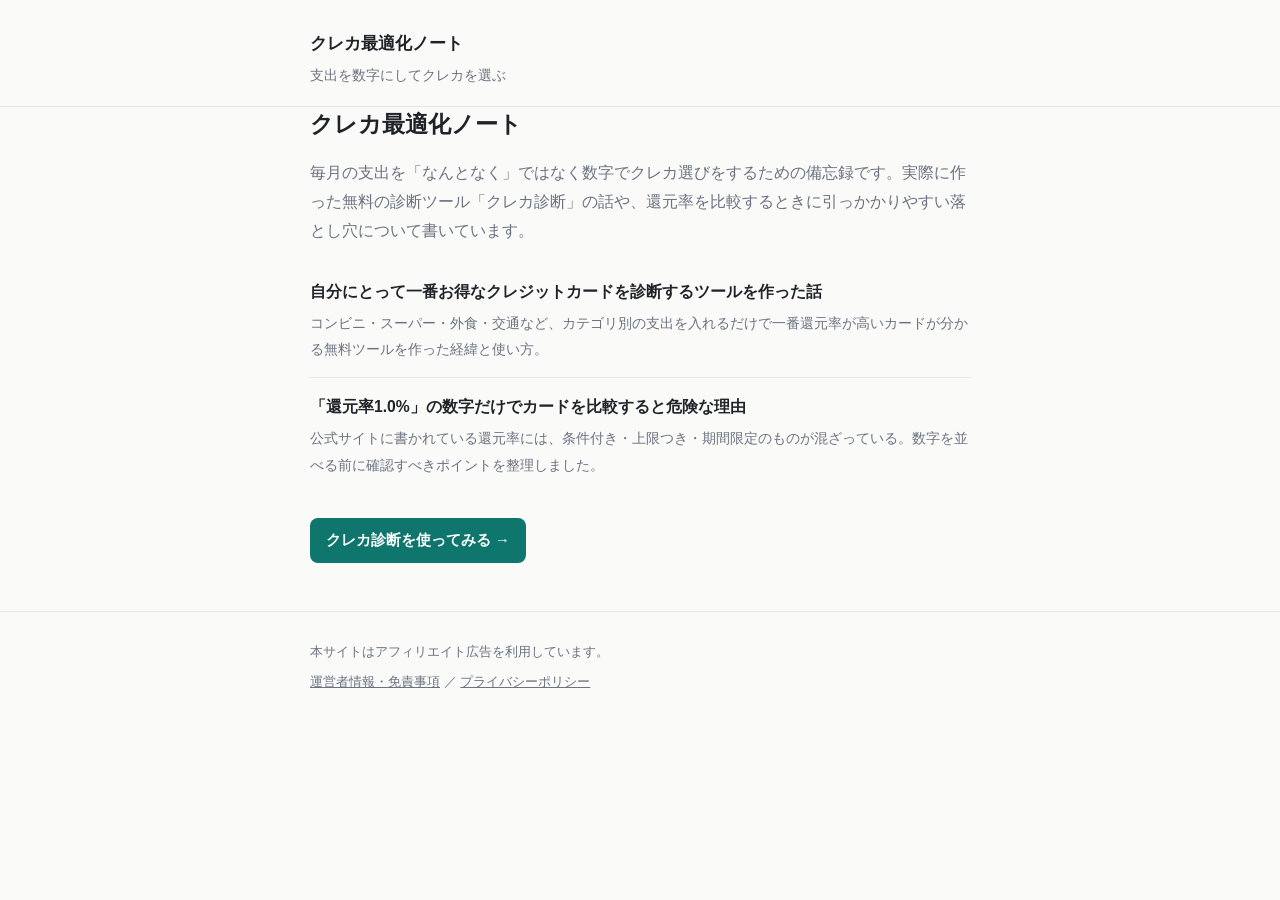
==== blog/index.html @ 6c0eba35 "feat: ブログ「クレカ最適化ノート」4ページを追加 A8アフィリエイト申請に必要な媒体を用意する。 - blog/index.html: ブログトップ（記事一覧） - blog/introduci" ====
<!doctype html>
<html lang="ja">
<head>
<meta charset="utf-8">
<meta name="viewport" content="width=device-width,initial-scale=1">
<title>クレカ最適化ノート</title>
<meta name="description" content="毎月の支出を数字でクレカ選びに使うための備忘録。無料の診断ツールの話と、還元率を比較するときの落とし穴について書いています。">
<link rel="stylesheet" href="style.css">
</head>
<body>

<header class="site">
  <div class="wrap">
    <a class="home" href="index.html">クレカ最適化ノート</a>
    <div class="tagline">支出を数字にしてクレカを選ぶ</div>
  </div>
</header>

<main class="wrap">
  <h1>クレカ最適化ノート</h1>
  <p class="lead">毎月の支出を「なんとなく」ではなく数字でクレカ選びをするための備忘録です。実際に作った無料の診断ツール「クレカ診断」の話や、還元率を比較するときに引っかかりやすい落とし穴について書いています。</p>

  <ul class="postlist">
    <li>
      <a href="introducing-creca-optimizer.html">自分にとって一番お得なクレジットカードを診断するツールを作った話</a>
      <div class="d">コンビニ・スーパー・外食・交通など、カテゴリ別の支出を入れるだけで一番還元率が高いカードが分かる無料ツールを作った経緯と使い方。</div>
    </li>
    <li>
      <a href="how-reward-rates-work.html">「還元率1.0%」の数字だけでカードを比較すると危険な理由</a>
      <div class="d">公式サイトに書かれている還元率には、条件付き・上限つき・期間限定のものが混ざっている。数字を並べる前に確認すべきポイントを整理しました。</div>
    </li>
  </ul>

  <p><a class="cta" href="../index.html">クレカ診断を使ってみる →</a></p>
</main>

<footer class="site">
  <div class="wrap">
    <p>本サイトはアフィリエイト広告を利用しています。</p>
    <p><a href="../about.html">運営者情報・免責事項</a> ／ <a href="../privacy.html">プライバシーポリシー</a></p>
  </div>
</footer>

</body>
</html>
---- blog/style.css ----
:root{
  --bg:#fafaf8; --fg:#1f2328; --muted:#6b7280; --accent:#0f766e; --border:#e5e7eb;
  --tag-bg:#eef2f1; --tag-fg:#0f766e;
}
:root[data-theme="dark"]{
  --bg:#0f1115; --fg:#e6e6e6; --muted:#9aa0a6; --accent:#2dd4bf; --border:#2a2e37;
  --tag-bg:#132522; --tag-fg:#2dd4bf;
}
@media (prefers-color-scheme: dark){
  :root{
    --bg:#0f1115; --fg:#e6e6e6; --muted:#9aa0a6; --accent:#2dd4bf; --border:#2a2e37;
    --tag-bg:#132522; --tag-fg:#2dd4bf;
  }
}
:root[data-theme="light"]{
  --bg:#fafaf8; --fg:#1f2328; --muted:#6b7280; --accent:#0f766e; --border:#e5e7eb;
  --tag-bg:#eef2f1; --tag-fg:#0f766e;
}

*{box-sizing:border-box}
html,body{margin:0;padding:0}
body{
  background:var(--bg); color:var(--fg);
  font-family:-apple-system,BlinkMacSystemFont,"Segoe UI","Hiragino Kaku Gothic ProN",Meiryo,sans-serif;
  line-height:1.85;
}
img{max-width:100%}

.wrap{max-width:700px;margin:0 auto;padding:0 20px}

header.site{padding:28px 0 18px;border-bottom:1px solid var(--border)}
header.site a.home{font-weight:700;text-decoration:none;color:var(--fg);font-size:1.05rem}
header.site .tagline{color:var(--muted);font-size:0.85rem;margin-top:4px}

main{padding:36px 0 8px}
h1{font-size:1.45rem;line-height:1.5;margin:0 0 10px;text-wrap:balance}
h2{font-size:1.1rem;margin-top:1.8em}
p,li{font-size:0.98rem}
ol,ul{padding-left:1.3em}
.meta{color:var(--muted);font-size:0.85rem;margin-bottom:1.4em}
.lead{color:var(--muted)}

a{color:var(--accent)}

.cta{
  display:inline-block;margin-top:10px;padding:9px 16px;background:var(--accent);
  color:#fff;font-weight:700;border-radius:8px;text-decoration:none;font-size:0.92rem;
}
@media (prefers-color-scheme: dark){ .cta{color:#08201d} }
:root[data-theme="dark"] .cta{color:#08201d}
:root[data-theme="light"] .cta{color:#fff}

.postlist{list-style:none;padding:0;margin:18px 0 0}
.postlist li{border-bottom:1px solid var(--border);padding:14px 0}
.postlist li:last-child{border-bottom:none}
.postlist a{text-decoration:none;color:var(--fg);font-weight:600}
.postlist a:hover{color:var(--accent)}
.postlist .d{color:var(--muted);font-size:0.9rem;margin-top:4px}

footer.site{
  margin-top:48px;padding:22px 0 60px;border-top:1px solid var(--border);
  color:var(--muted);font-size:0.82rem;
}
footer.site p{font-size:0.82rem;margin:6px 0}
footer.site a{color:var(--muted)}
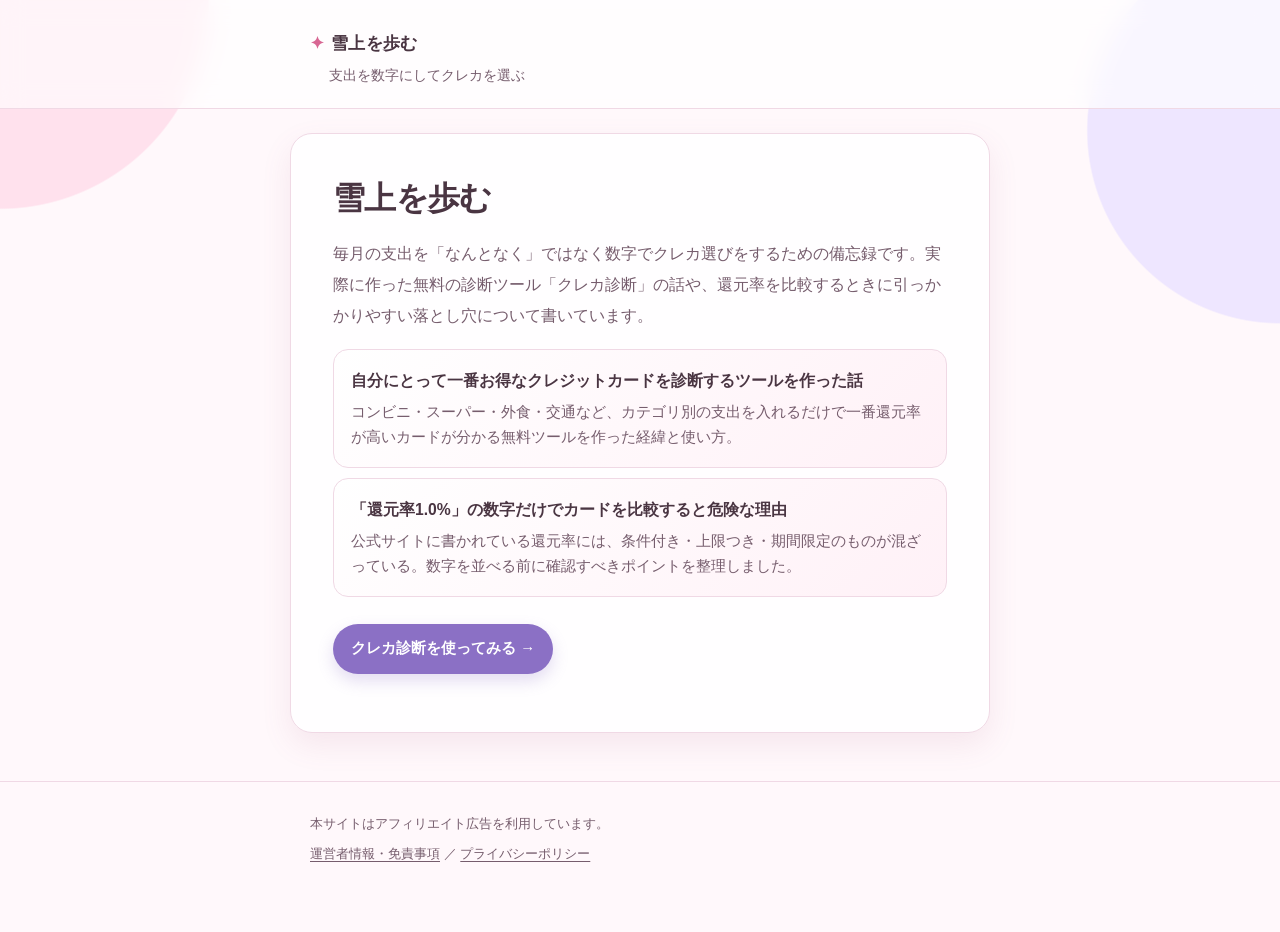
==== commit e9a2811a: "chore(blog): restore the 雪上を歩む name" ====
--- a/blog/index.html
+++ b/blog/index.html
@@ -3,7 +3,7 @@
 <head>
 <meta charset="utf-8">
 <meta name="viewport" content="width=device-width,initial-scale=1">
-<title>クレカ最適化ノート</title>
+<title>雪上を歩む</title>
 <meta name="description" content="毎月の支出を数字でクレカ選びに使うための備忘録。無料の診断ツールの話と、還元率を比較するときの落とし穴について書いています。">
 <link rel="stylesheet" href="style.css">
 </head>
@@ -11,13 +11,13 @@
 
 <header class="site">
   <div class="wrap">
-    <a class="home" href="index.html">クレカ最適化ノート</a>
+    <a class="home" href="index.html">雪上を歩む</a>
     <div class="tagline">支出を数字にしてクレカを選ぶ</div>
   </div>
 </header>
 
 <main class="wrap">
-  <h1>クレカ最適化ノート</h1>
+  <h1>雪上を歩む</h1>
   <p class="lead">毎月の支出を「なんとなく」ではなく数字でクレカ選びをするための備忘録です。実際に作った無料の診断ツール「クレカ診断」の話や、還元率を比較するときに引っかかりやすい落とし穴について書いています。</p>
 
   <ul class="postlist">
--- a/blog/style.css
+++ b/blog/style.css
@@ -1,26 +1,14 @@
 :root{
-  --bg:#fafaf8; --fg:#1f2328; --muted:#6b7280; --accent:#0f766e; --border:#e5e7eb;
-  --tag-bg:#eef2f1; --tag-fg:#0f766e;
-}
-:root[data-theme="dark"]{
-  --bg:#0f1115; --fg:#e6e6e6; --muted:#9aa0a6; --accent:#2dd4bf; --border:#2a2e37;
-  --tag-bg:#132522; --tag-fg:#2dd4bf;
-}
-@media (prefers-color-scheme: dark){
-  :root{
-    --bg:#0f1115; --fg:#e6e6e6; --muted:#9aa0a6; --accent:#2dd4bf; --border:#2a2e37;
-    --tag-bg:#132522; --tag-fg:#2dd4bf;
-  }
-}
-:root[data-theme="light"]{
-  --bg:#fafaf8; --fg:#1f2328; --muted:#6b7280; --accent:#0f766e; --border:#e5e7eb;
-  --tag-bg:#eef2f1; --tag-fg:#0f766e;
+  --bg:#fff8fb; --surface:#fff; --surface-soft:#fff1f7; --fg:#4a3542;
+  --muted:#765d6d; --faint:#a48999; --accent:#d86693; --accent-strong:#bc4e7c;
+  --lavender:#8b70c5; --lavender-soft:#f0eaff; --border:#f0d9e5;
+  --tag-bg:#ffe4ef; --tag-fg:#b84f79; --shadow:0 12px 30px rgba(174,90,128,.11);
 }
 
 *{box-sizing:border-box}
 html,body{margin:0;padding:0}
 body{
-  background:var(--bg); color:var(--fg);
+  background:radial-gradient(circle at 0 0,#ffe1ed 0 13rem,transparent 13.1rem),radial-gradient(circle at 100% 14%,#eee6ff 0 12rem,transparent 12.1rem),var(--bg); color:var(--fg);
   font-family:-apple-system,BlinkMacSystemFont,"Segoe UI","Hiragino Kaku Gothic ProN",Meiryo,sans-serif;
   line-height:1.85;
 }
@@ -28,38 +16,41 @@
 
 .wrap{max-width:700px;margin:0 auto;padding:0 20px}
 
-header.site{padding:28px 0 18px;border-bottom:1px solid var(--border)}
-header.site a.home{font-weight:700;text-decoration:none;color:var(--fg);font-size:1.05rem}
-header.site .tagline{color:var(--muted);font-size:0.85rem;margin-top:4px}
+header.site{padding:28px 0 20px;border-bottom:1px solid var(--border);background:rgba(255,255,255,.64);backdrop-filter:blur(12px)}
+header.site a.home{font-weight:800;text-decoration:none;color:var(--fg);font-size:1.08rem;letter-spacing:.01em}
+header.site a.home::before{content:"✦";color:var(--accent);margin-right:7px}
+header.site .tagline{color:var(--muted);font-size:.85rem;margin-top:3px;padding-left:19px}
 
-main{padding:36px 0 8px}
-h1{font-size:1.45rem;line-height:1.5;margin:0 0 10px;text-wrap:balance}
-h2{font-size:1.1rem;margin-top:1.8em}
+main{padding:30px 0 8px}
+main.wrap{margin-top:24px;background:rgba(255,255,255,.93);border:1px solid var(--border);border-radius:22px;padding:clamp(22px,5vw,42px);box-shadow:var(--shadow)}
+h1{font-size:clamp(1.5rem,4vw,2rem);line-height:1.42;margin:0 0 12px;text-wrap:balance;letter-spacing:-.02em}
+h2{font-size:1.14rem;margin-top:2em;color:var(--fg)}
 p,li{font-size:0.98rem}
 ol,ul{padding-left:1.3em}
-.meta{color:var(--muted);font-size:0.85rem;margin-bottom:1.4em}
-.lead{color:var(--muted)}
+.meta{color:var(--faint);font-size:.85rem;margin-bottom:1.4em}
+.lead{color:var(--muted);font-size:1.02rem;line-height:1.9}
 
-a{color:var(--accent)}
+a{color:var(--accent);text-decoration-thickness:1px;text-underline-offset:3px}
+a:hover{color:var(--accent-strong)}
+a:focus-visible{outline:2px solid var(--lavender);outline-offset:3px;border-radius:3px}
 
 .cta{
-  display:inline-block;margin-top:10px;padding:9px 16px;background:var(--accent);
-  color:#fff;font-weight:700;border-radius:8px;text-decoration:none;font-size:0.92rem;
+  display:inline-block;margin-top:12px;padding:11px 18px;background:var(--lavender);
+  color:#fff;font-weight:750;border-radius:999px;text-decoration:none;font-size:.93rem;
+  box-shadow:0 7px 16px rgba(139,112,197,.24);transition:transform .12s ease,background .15s ease;
 }
-@media (prefers-color-scheme: dark){ .cta{color:#08201d} }
-:root[data-theme="dark"] .cta{color:#08201d}
-:root[data-theme="light"] .cta{color:#fff}
+.cta:hover{background:#7358af;color:#fff;transform:translateY(-1px)}
 
 .postlist{list-style:none;padding:0;margin:18px 0 0}
-.postlist li{border-bottom:1px solid var(--border);padding:14px 0}
-.postlist li:last-child{border-bottom:none}
-.postlist a{text-decoration:none;color:var(--fg);font-weight:600}
+.postlist li{border:1px solid var(--border);border-radius:15px;padding:16px 17px;margin:10px 0;background:linear-gradient(135deg,var(--surface),var(--surface-soft));transition:transform .12s ease,box-shadow .12s ease}
+.postlist li:hover{transform:translateY(-2px);box-shadow:0 8px 18px rgba(183,91,134,.10)}
+.postlist a{text-decoration:none;color:var(--fg);font-weight:750}
 .postlist a:hover{color:var(--accent)}
-.postlist .d{color:var(--muted);font-size:0.9rem;margin-top:4px}
+.postlist .d{color:var(--muted);font-size:.91rem;margin-top:5px;line-height:1.75}
 
 footer.site{
-  margin-top:48px;padding:22px 0 60px;border-top:1px solid var(--border);
-  color:var(--muted);font-size:0.82rem;
+  margin-top:48px;padding:24px 0 60px;border-top:1px solid var(--border);
+  color:var(--muted);font-size:.82rem;
 }
 footer.site p{font-size:0.82rem;margin:6px 0}
 footer.site a{color:var(--muted)}
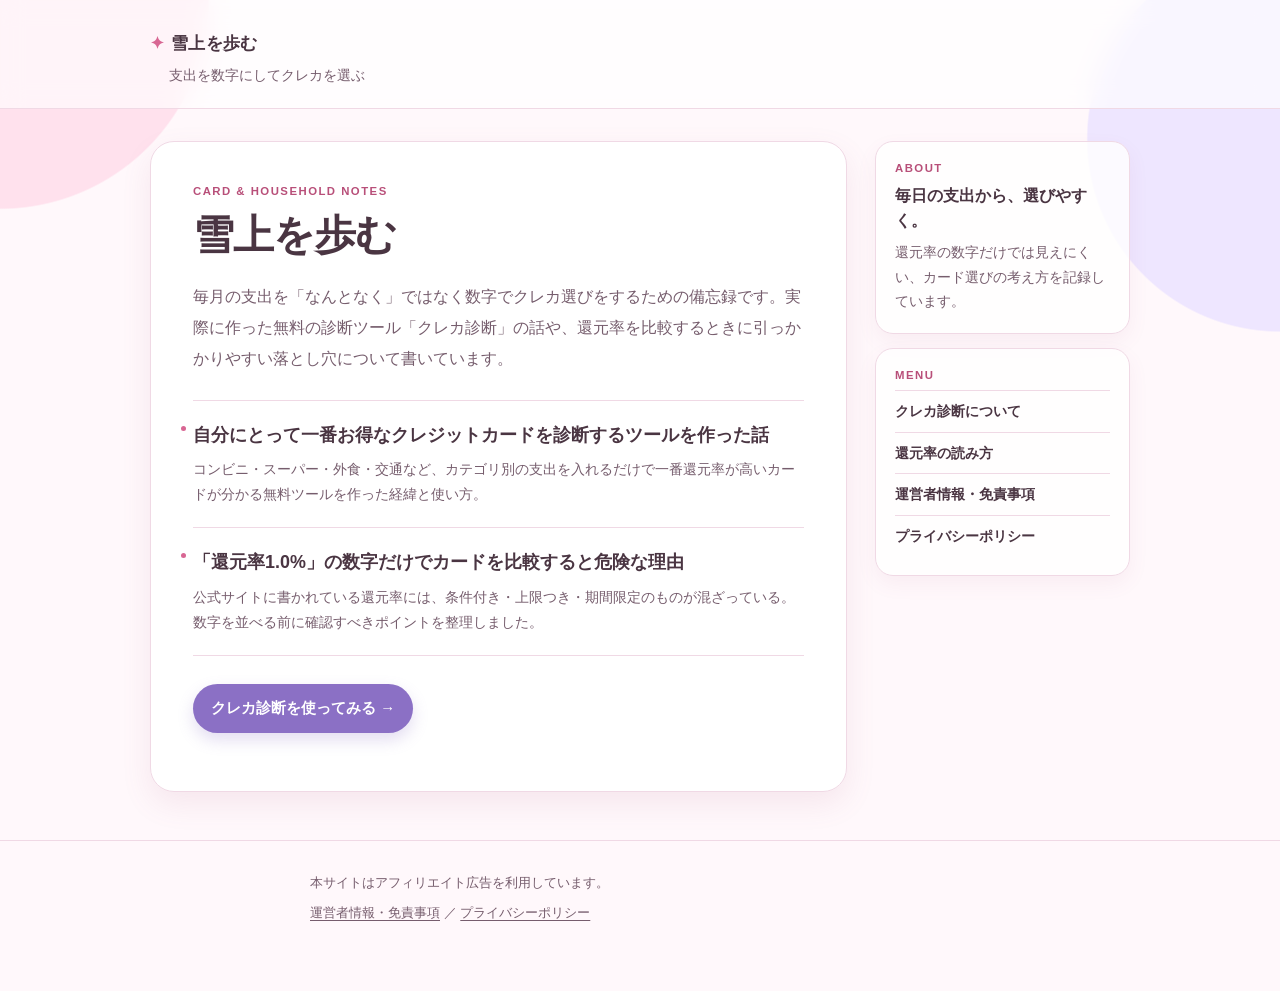
==== commit faef2bfa: "style(blog): add a responsive editorial index layout" ====
--- a/blog/index.html
+++ b/blog/index.html
@@ -16,7 +16,9 @@
   </div>
 </header>
 
-<main class="wrap">
+<main class="blog-layout wrap">
+  <section class="feed" aria-label="記事一覧">
+    <p class="eyebrow">CARD &amp; HOUSEHOLD NOTES</p>
   <h1>雪上を歩む</h1>
   <p class="lead">毎月の支出を「なんとなく」ではなく数字でクレカ選びをするための備忘録です。実際に作った無料の診断ツール「クレカ診断」の話や、還元率を比較するときに引っかかりやすい落とし穴について書いています。</p>
 
@@ -32,6 +34,22 @@
   </ul>
 
   <p><a class="cta" href="../index.html">クレカ診断を使ってみる →</a></p>
+  </section>
+
+  <aside class="blog-aside" aria-label="ブログ案内">
+    <section class="aside-card intro-card">
+      <p class="aside-label">ABOUT</p>
+      <h2>毎日の支出から、選びやすく。</h2>
+      <p>還元率の数字だけでは見えにくい、カード選びの考え方を記録しています。</p>
+    </section>
+    <nav class="aside-card" aria-label="サイト案内">
+      <p class="aside-label">MENU</p>
+      <a href="introducing-creca-optimizer.html">クレカ診断について</a>
+      <a href="how-reward-rates-work.html">還元率の読み方</a>
+      <a href="../about.html">運営者情報・免責事項</a>
+      <a href="../privacy.html">プライバシーポリシー</a>
+    </nav>
+  </aside>
 </main>
 
 <footer class="site">
--- a/blog/style.css
+++ b/blog/style.css
@@ -54,3 +54,48 @@
 }
 footer.site p{font-size:0.82rem;margin:6px 0}
 footer.site a{color:var(--muted)}
+
+/* Blog index: editorial two-column layout using this site's own palette. */
+header.site .wrap{max-width:1020px}
+.blog-layout.wrap{
+  max-width:1020px;margin-top:32px;padding:0 20px;background:transparent;border:0;
+  box-shadow:none;display:grid;grid-template-columns:minmax(0,1fr) 255px;gap:28px;align-items:start;
+}
+.feed{background:rgba(255,255,255,.94);border:1px solid var(--border);border-radius:24px;padding:clamp(25px,4vw,42px);box-shadow:var(--shadow)}
+.feed .eyebrow,.aside-label{margin:0 0 8px;color:var(--tag-fg);font-size:.71rem;font-weight:800;letter-spacing:.13em;line-height:1.3}
+.feed h1{font-size:clamp(1.8rem,4vw,2.55rem);margin-bottom:14px}
+.feed .postlist{margin-top:26px}
+.feed .postlist li{position:relative;margin:0;padding:20px 0;border:0;border-bottom:1px solid var(--border);border-radius:0;background:transparent}
+.feed .postlist li:first-child{border-top:1px solid var(--border)}
+.feed .postlist li:hover{transform:none;box-shadow:none}
+.feed .postlist li::before{content:"";position:absolute;left:-12px;top:25px;width:5px;height:5px;border-radius:50%;background:var(--accent)}
+.feed .postlist a{font-size:1.12rem;line-height:1.55}
+.feed .postlist .d{font-size:.9rem;margin-top:7px}
+.blog-aside{display:grid;gap:14px}
+.aside-card{padding:19px;background:rgba(255,255,255,.82);border:1px solid var(--border);border-radius:18px;box-shadow:0 8px 20px rgba(174,90,128,.07)}
+.aside-card h2{font-size:1rem;line-height:1.55;margin:0 0 8px}
+.aside-card p:last-child{margin:0;color:var(--muted);font-size:.86rem;line-height:1.75}
+.aside-card a{display:block;padding:10px 0;border-top:1px solid var(--border);color:var(--fg);font-size:.88rem;font-weight:650;text-decoration:none;line-height:1.45}
+.aside-card a:hover{color:var(--accent)}
+
+@media (max-width:760px){
+  body{background:linear-gradient(145deg,#fff2f7 0,#fff8fb 36%,#f6f1ff 100%)}
+  header.site{padding:20px 0 17px}
+  header.site a.home{font-size:1.15rem}
+  .blog-layout.wrap{display:block;margin-top:16px;padding:0 14px}
+  .feed{border-radius:19px;padding:24px 20px}
+  .feed h1{font-size:1.75rem}
+  .feed .lead{font-size:.96rem}
+  .feed .postlist{margin-top:20px}
+  .feed .postlist li{padding:17px 0 17px 3px}
+  .feed .postlist a{font-size:1.02rem}
+  .feed .postlist li::before{left:-7px;top:23px}
+  .blog-aside{margin-top:16px;grid-template-columns:1fr 1fr;gap:10px}
+  .aside-card{padding:15px;border-radius:15px}
+  .aside-card h2{font-size:.93rem}
+  .aside-card p:last-child{font-size:.8rem}
+  .aside-card a{font-size:.82rem;padding:8px 0}
+  footer.site{margin-top:32px;padding:20px 14px 44px}
+}
+
+@media (max-width:430px){.blog-aside{grid-template-columns:1fr}}
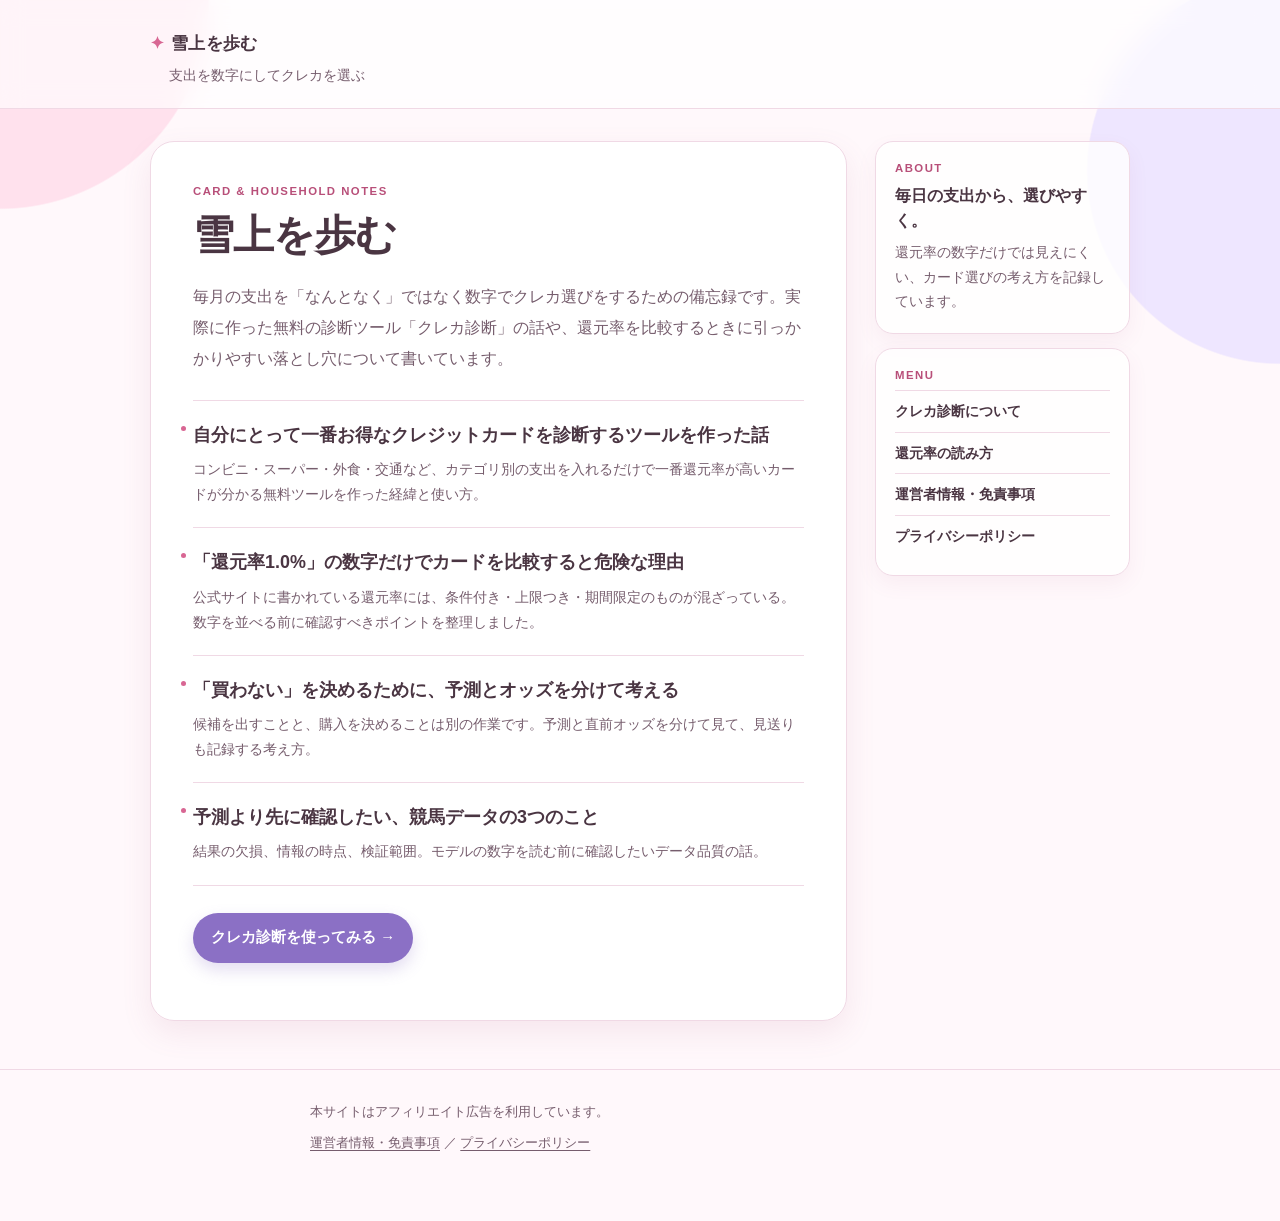
==== commit 1a4989ed: "docs(blog): add responsible horse-racing data articles" ====
--- a/blog/index.html
+++ b/blog/index.html
@@ -31,6 +31,14 @@
       <a href="how-reward-rates-work.html">「還元率1.0%」の数字だけでカードを比較すると危険な理由</a>
       <div class="d">公式サイトに書かれている還元率には、条件付き・上限つき・期間限定のものが混ざっている。数字を並べる前に確認すべきポイントを整理しました。</div>
     </li>
+    <li>
+      <a href="why-skipping-races-is-a-decision.html">「買わない」を決めるために、予測とオッズを分けて考える</a>
+      <div class="d">候補を出すことと、購入を決めることは別の作業です。予測と直前オッズを分けて見て、見送りも記録する考え方。</div>
+    </li>
+    <li>
+      <a href="race-data-needs-audit.html">予測より先に確認したい、競馬データの3つのこと</a>
+      <div class="d">結果の欠損、情報の時点、検証範囲。モデルの数字を読む前に確認したいデータ品質の話。</div>
+    </li>
   </ul>
 
   <p><a class="cta" href="../index.html">クレカ診断を使ってみる →</a></p>
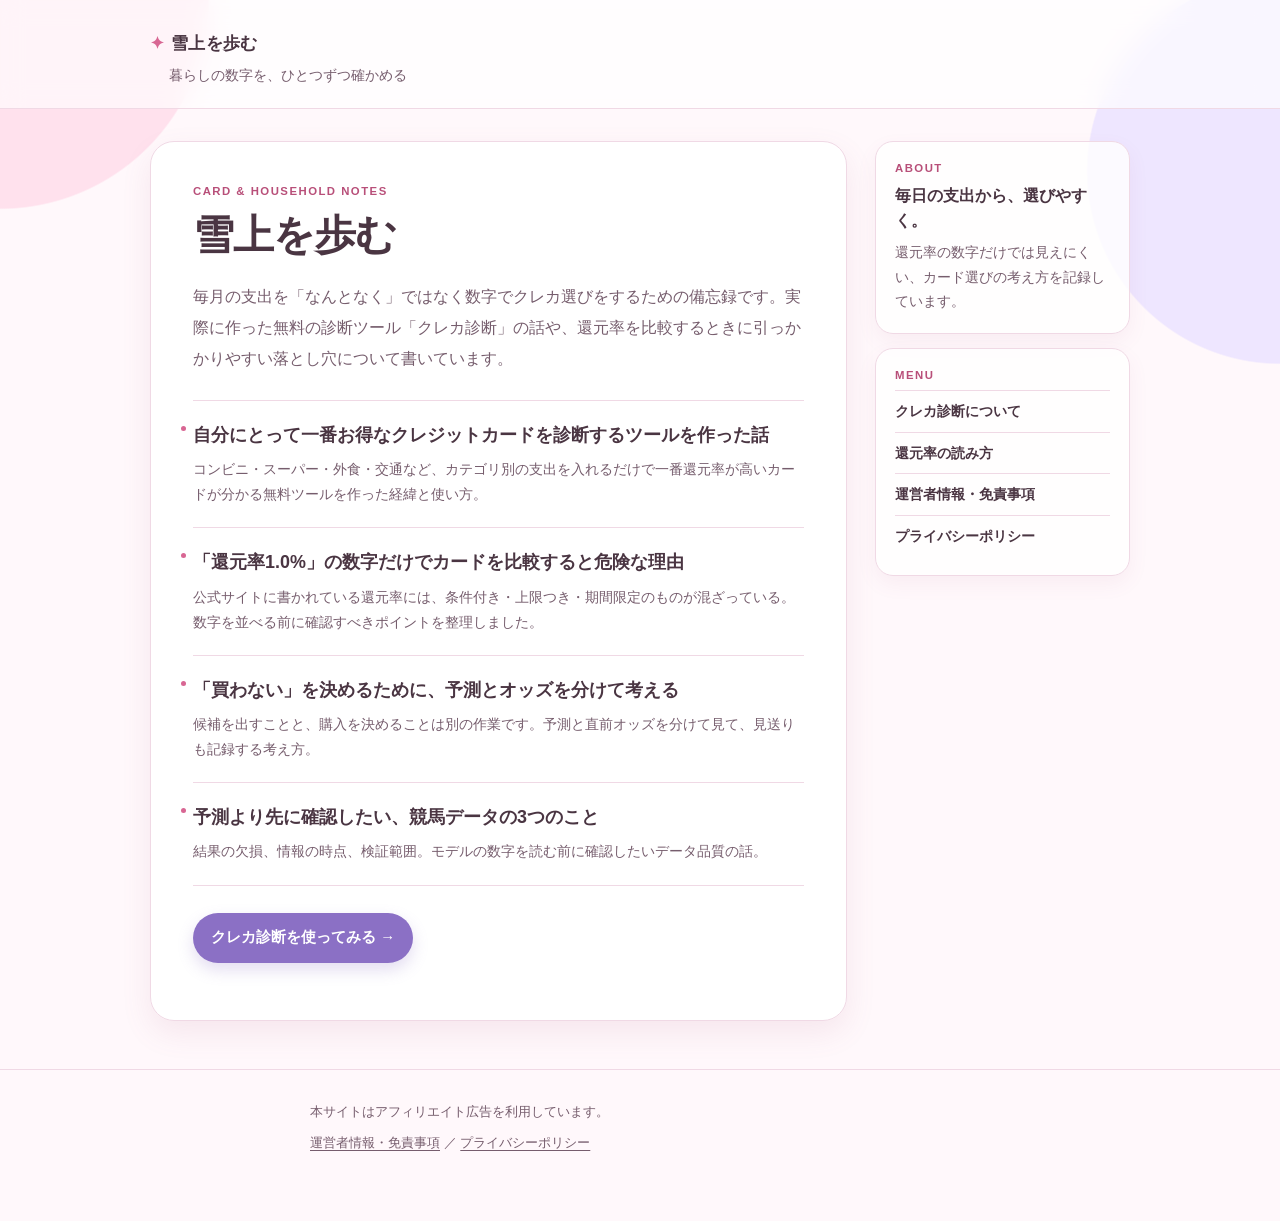
==== commit 91d8b93e: "chore(blog): broaden the site tagline" ====
--- a/blog/index.html
+++ b/blog/index.html
@@ -12,7 +12,7 @@
 <header class="site">
   <div class="wrap">
     <a class="home" href="index.html">雪上を歩む</a>
-    <div class="tagline">支出を数字にしてクレカを選ぶ</div>
+    <div class="tagline">暮らしの数字を、ひとつずつ確かめる</div>
   </div>
 </header>
 
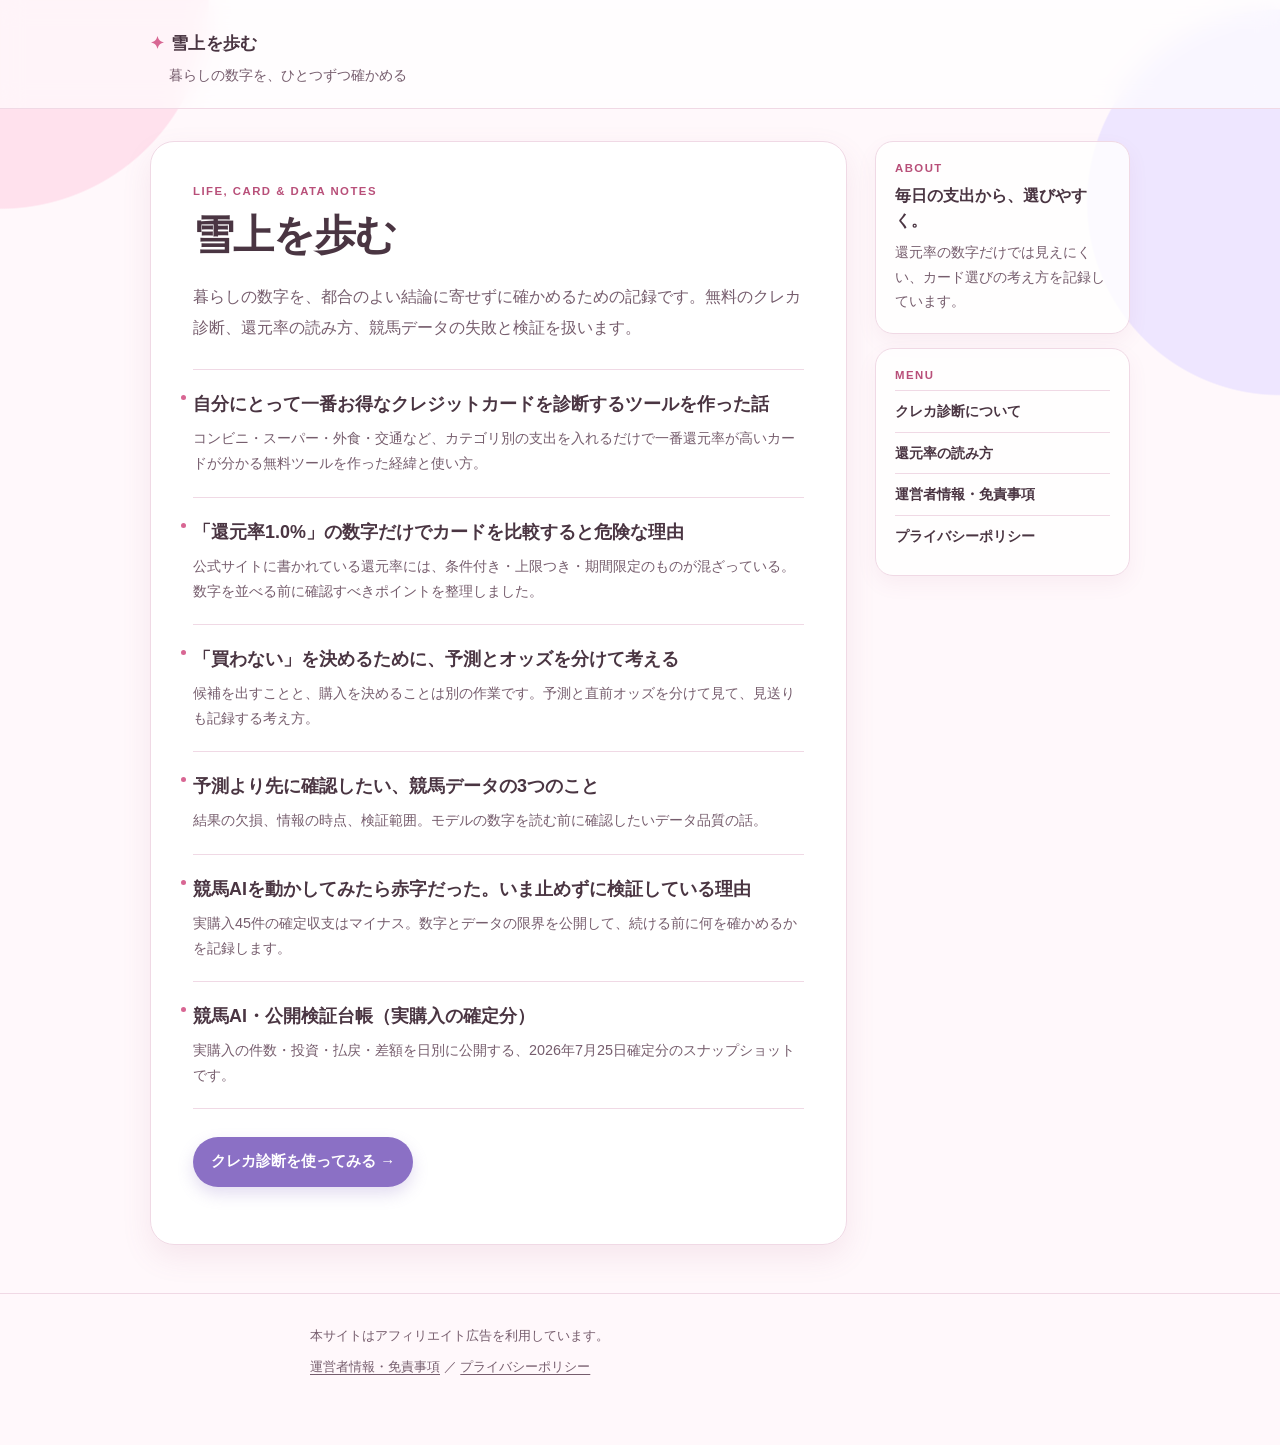
==== commit 0bec7ae3: "feat(blog): publish transparent horse-racing loss review" ====
--- a/blog/index.html
+++ b/blog/index.html
@@ -4,7 +4,7 @@
 <meta charset="utf-8">
 <meta name="viewport" content="width=device-width,initial-scale=1">
 <title>雪上を歩む</title>
-<meta name="description" content="毎月の支出を数字でクレカ選びに使うための備忘録。無料の診断ツールの話と、還元率を比較するときの落とし穴について書いています。">
+<meta name="description" content="暮らしの数字を、ひとつずつ確かめる記録。クレジットカード選びと、競馬データの検証について書いています。">
 <link rel="stylesheet" href="style.css">
 </head>
 <body>
@@ -18,9 +18,9 @@
 
 <main class="blog-layout wrap">
   <section class="feed" aria-label="記事一覧">
-    <p class="eyebrow">CARD &amp; HOUSEHOLD NOTES</p>
+    <p class="eyebrow">LIFE, CARD &amp; DATA NOTES</p>
   <h1>雪上を歩む</h1>
-  <p class="lead">毎月の支出を「なんとなく」ではなく数字でクレカ選びをするための備忘録です。実際に作った無料の診断ツール「クレカ診断」の話や、還元率を比較するときに引っかかりやすい落とし穴について書いています。</p>
+  <p class="lead">暮らしの数字を、都合のよい結論に寄せずに確かめるための記録です。無料のクレカ診断、還元率の読み方、競馬データの失敗と検証を扱います。</p>
 
   <ul class="postlist">
     <li>
@@ -38,6 +38,14 @@
     <li>
       <a href="race-data-needs-audit.html">予測より先に確認したい、競馬データの3つのこと</a>
       <div class="d">結果の欠損、情報の時点、検証範囲。モデルの数字を読む前に確認したいデータ品質の話。</div>
+    </li>
+    <li>
+      <a href="keiba-ai-loss-review.html">競馬AIを動かしてみたら赤字だった。いま止めずに検証している理由</a>
+      <div class="d">実購入45件の確定収支はマイナス。数字とデータの限界を公開して、続ける前に何を確かめるかを記録します。</div>
+    </li>
+    <li>
+      <a href="keiba-audit-ledger.html">競馬AI・公開検証台帳（実購入の確定分）</a>
+      <div class="d">実購入の件数・投資・払戻・差額を日別に公開する、2026年7月25日確定分のスナップショットです。</div>
     </li>
   </ul>
 
--- a/blog/style.css
+++ b/blog/style.css
@@ -99,3 +99,16 @@
 }
 
 @media (max-width:430px){.blog-aside{grid-template-columns:1fr}}
+
+.ledger-summary{display:grid;grid-template-columns:repeat(5,minmax(0,1fr));gap:9px;margin:24px 0 30px}
+.ledger-summary div{padding:13px 10px;background:var(--surface-soft);border:1px solid var(--border);border-radius:13px;text-align:center}
+.ledger-summary span{display:block;color:var(--muted);font-size:.76rem;line-height:1.4}
+.ledger-summary strong{display:block;margin-top:3px;font-size:1rem;line-height:1.45}
+.table-scroll{overflow-x:auto;margin:14px 0 28px;border:1px solid var(--border);border-radius:13px}
+table{width:100%;border-collapse:collapse;min-width:560px;font-size:.9rem}
+th,td{padding:10px 12px;border-bottom:1px solid var(--border);text-align:right;white-space:nowrap}
+th:first-child,td:first-child{text-align:left}
+thead,tfoot{background:var(--surface-soft)}
+tbody tr:last-child td{border-bottom:0}
+
+@media (max-width:760px){.ledger-summary{grid-template-columns:repeat(2,minmax(0,1fr))}.ledger-summary div:last-child{grid-column:span 2}}
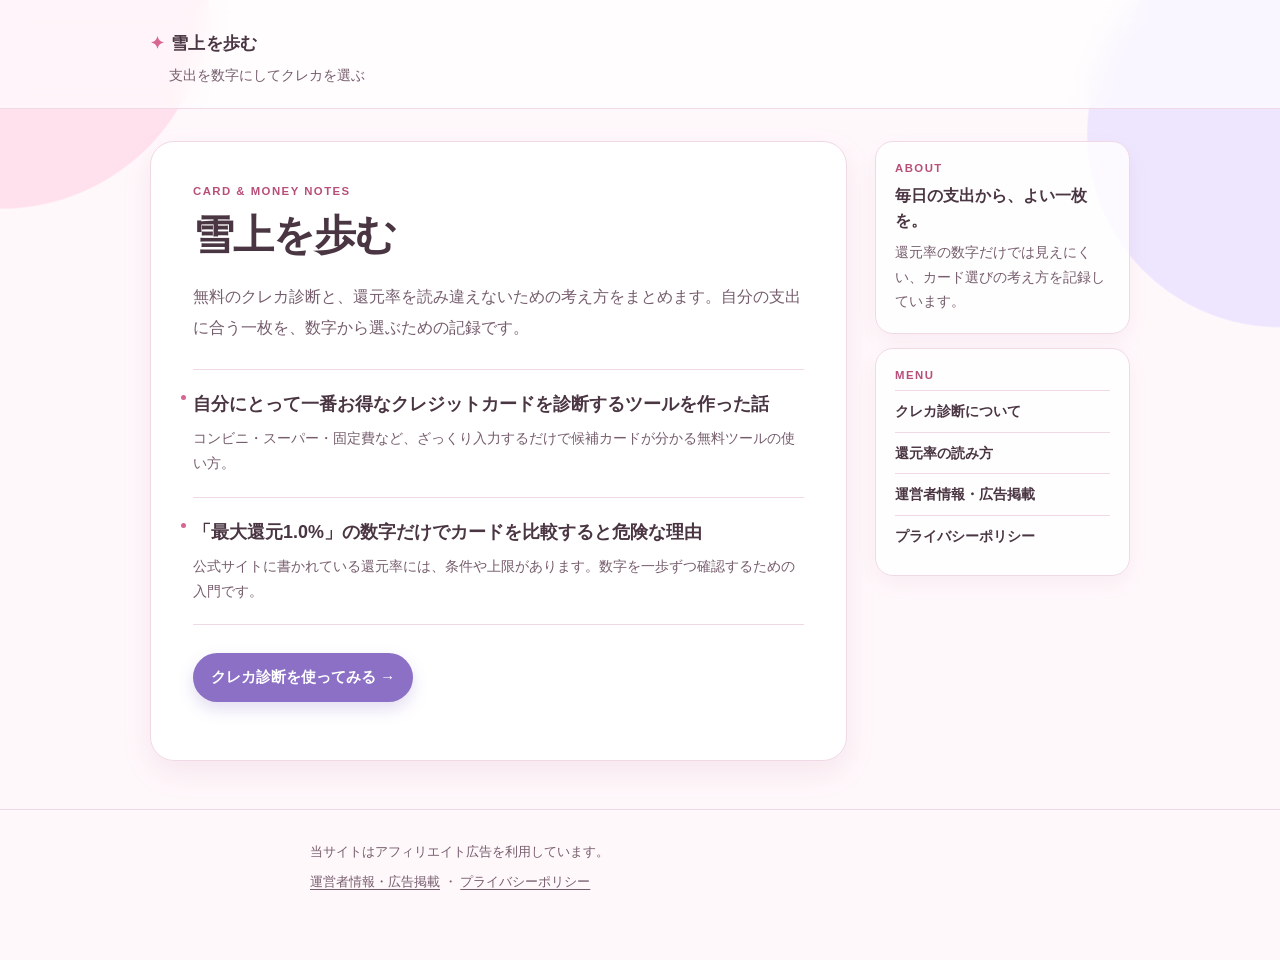
==== commit 43aa1016: "docs(blog): focus 雪上を歩む on credit cards" ====
--- a/blog/index.html
+++ b/blog/index.html
@@ -1,79 +1,30 @@
 <!doctype html>
 <html lang="ja">
 <head>
-<meta charset="utf-8">
-<meta name="viewport" content="width=device-width,initial-scale=1">
-<title>雪上を歩む</title>
-<meta name="description" content="暮らしの数字を、ひとつずつ確かめる記録。クレジットカード選びと、競馬データの検証について書いています。">
-<link rel="stylesheet" href="style.css">
+  <meta charset="utf-8">
+  <meta name="viewport" content="width=device-width,initial-scale=1">
+  <title>雪上を歩む</title>
+  <meta name="description" content="支出を数字にして、暮らしに合うクレジットカードを選ぶための記録です。">
+  <link rel="stylesheet" href="style.css">
 </head>
 <body>
-
-<header class="site">
-  <div class="wrap">
-    <a class="home" href="index.html">雪上を歩む</a>
-    <div class="tagline">暮らしの数字を、ひとつずつ確かめる</div>
-  </div>
-</header>
-
-<main class="blog-layout wrap">
-  <section class="feed" aria-label="記事一覧">
-    <p class="eyebrow">LIFE, CARD &amp; DATA NOTES</p>
-  <h1>雪上を歩む</h1>
-  <p class="lead">暮らしの数字を、都合のよい結論に寄せずに確かめるための記録です。無料のクレカ診断、還元率の読み方、競馬データの失敗と検証を扱います。</p>
-
-  <ul class="postlist">
-    <li>
-      <a href="introducing-creca-optimizer.html">自分にとって一番お得なクレジットカードを診断するツールを作った話</a>
-      <div class="d">コンビニ・スーパー・外食・交通など、カテゴリ別の支出を入れるだけで一番還元率が高いカードが分かる無料ツールを作った経緯と使い方。</div>
-    </li>
-    <li>
-      <a href="how-reward-rates-work.html">「還元率1.0%」の数字だけでカードを比較すると危険な理由</a>
-      <div class="d">公式サイトに書かれている還元率には、条件付き・上限つき・期間限定のものが混ざっている。数字を並べる前に確認すべきポイントを整理しました。</div>
-    </li>
-    <li>
-      <a href="why-skipping-races-is-a-decision.html">「買わない」を決めるために、予測とオッズを分けて考える</a>
-      <div class="d">候補を出すことと、購入を決めることは別の作業です。予測と直前オッズを分けて見て、見送りも記録する考え方。</div>
-    </li>
-    <li>
-      <a href="race-data-needs-audit.html">予測より先に確認したい、競馬データの3つのこと</a>
-      <div class="d">結果の欠損、情報の時点、検証範囲。モデルの数字を読む前に確認したいデータ品質の話。</div>
-    </li>
-    <li>
-      <a href="keiba-ai-loss-review.html">競馬AIを動かしてみたら赤字だった。いま止めずに検証している理由</a>
-      <div class="d">実購入45件の確定収支はマイナス。数字とデータの限界を公開して、続ける前に何を確かめるかを記録します。</div>
-    </li>
-    <li>
-      <a href="keiba-audit-ledger.html">競馬AI・公開検証台帳（実購入の確定分）</a>
-      <div class="d">実購入の件数・投資・払戻・差額を日別に公開する、2026年7月25日確定分のスナップショットです。</div>
-    </li>
-  </ul>
-
-  <p><a class="cta" href="../index.html">クレカ診断を使ってみる →</a></p>
-  </section>
-
-  <aside class="blog-aside" aria-label="ブログ案内">
-    <section class="aside-card intro-card">
-      <p class="aside-label">ABOUT</p>
-      <h2>毎日の支出から、選びやすく。</h2>
-      <p>還元率の数字だけでは見えにくい、カード選びの考え方を記録しています。</p>
+  <header class="site"><div class="wrap"><a class="home" href="index.html">雪上を歩む</a><div class="tagline">支出を数字にしてクレカを選ぶ</div></div></header>
+  <main class="blog-layout wrap">
+    <section class="feed" aria-label="記事一覧">
+      <p class="eyebrow">CARD &amp; MONEY NOTES</p>
+      <h1>雪上を歩む</h1>
+      <p class="lead">無料のクレカ診断と、還元率を読み違えないための考え方をまとめます。自分の支出に合う一枚を、数字から選ぶための記録です。</p>
+      <ul class="postlist">
+        <li><a href="introducing-creca-optimizer.html">自分にとって一番お得なクレジットカードを診断するツールを作った話</a><div class="d">コンビニ・スーパー・固定費など、ざっくり入力するだけで候補カードが分かる無料ツールの使い方。</div></li>
+        <li><a href="how-reward-rates-work.html">「最大還元1.0%」の数字だけでカードを比較すると危険な理由</a><div class="d">公式サイトに書かれている還元率には、条件や上限があります。数字を一歩ずつ確認するための入門です。</div></li>
+      </ul>
+      <p><a class="cta" href="../index.html">クレカ診断を使ってみる →</a></p>
     </section>
-    <nav class="aside-card" aria-label="サイト案内">
-      <p class="aside-label">MENU</p>
-      <a href="introducing-creca-optimizer.html">クレカ診断について</a>
-      <a href="how-reward-rates-work.html">還元率の読み方</a>
-      <a href="../about.html">運営者情報・免責事項</a>
-      <a href="../privacy.html">プライバシーポリシー</a>
-    </nav>
-  </aside>
-</main>
-
-<footer class="site">
-  <div class="wrap">
-    <p>本サイトはアフィリエイト広告を利用しています。</p>
-    <p><a href="../about.html">運営者情報・免責事項</a> ／ <a href="../privacy.html">プライバシーポリシー</a></p>
-  </div>
-</footer>
-
+    <aside class="blog-aside" aria-label="ブログ案内">
+      <section class="aside-card intro-card"><p class="aside-label">ABOUT</p><h2>毎日の支出から、よい一枚を。</h2><p>還元率の数字だけでは見えにくい、カード選びの考え方を記録しています。</p></section>
+      <nav class="aside-card" aria-label="サイト案内"><p class="aside-label">MENU</p><a href="introducing-creca-optimizer.html">クレカ診断について</a><a href="how-reward-rates-work.html">還元率の読み方</a><a href="../about.html">運営者情報・広告掲載</a><a href="../privacy.html">プライバシーポリシー</a></nav>
+    </aside>
+  </main>
+  <footer class="site"><div class="wrap"><p>当サイトはアフィリエイト広告を利用しています。</p><p><a href="../about.html">運営者情報・広告掲載</a> ・ <a href="../privacy.html">プライバシーポリシー</a></p></div></footer>
 </body>
 </html>
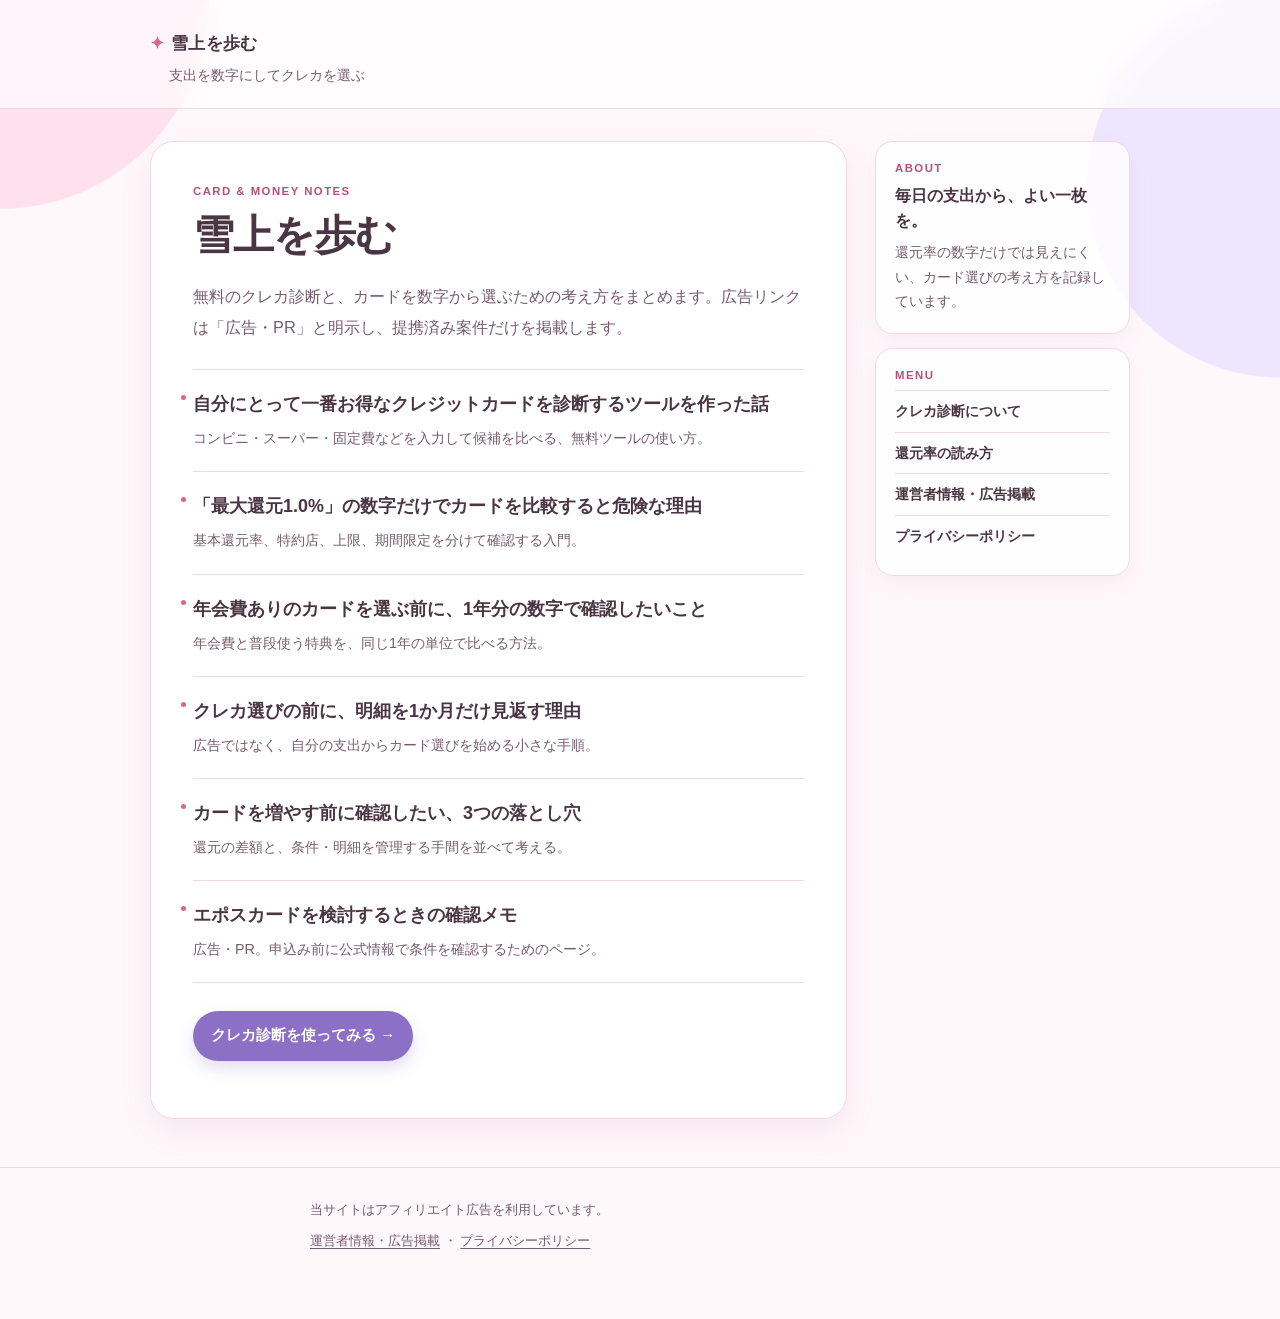
==== commit 08a463d8: "docs(blog): add card guides and approved Epos banner" ====
--- a/blog/index.html
+++ b/blog/index.html
@@ -1,30 +1,3 @@
 <!doctype html>
-<html lang="ja">
-<head>
-  <meta charset="utf-8">
-  <meta name="viewport" content="width=device-width,initial-scale=1">
-  <title>雪上を歩む</title>
-  <meta name="description" content="支出を数字にして、暮らしに合うクレジットカードを選ぶための記録です。">
-  <link rel="stylesheet" href="style.css">
-</head>
-<body>
-  <header class="site"><div class="wrap"><a class="home" href="index.html">雪上を歩む</a><div class="tagline">支出を数字にしてクレカを選ぶ</div></div></header>
-  <main class="blog-layout wrap">
-    <section class="feed" aria-label="記事一覧">
-      <p class="eyebrow">CARD &amp; MONEY NOTES</p>
-      <h1>雪上を歩む</h1>
-      <p class="lead">無料のクレカ診断と、還元率を読み違えないための考え方をまとめます。自分の支出に合う一枚を、数字から選ぶための記録です。</p>
-      <ul class="postlist">
-        <li><a href="introducing-creca-optimizer.html">自分にとって一番お得なクレジットカードを診断するツールを作った話</a><div class="d">コンビニ・スーパー・固定費など、ざっくり入力するだけで候補カードが分かる無料ツールの使い方。</div></li>
-        <li><a href="how-reward-rates-work.html">「最大還元1.0%」の数字だけでカードを比較すると危険な理由</a><div class="d">公式サイトに書かれている還元率には、条件や上限があります。数字を一歩ずつ確認するための入門です。</div></li>
-      </ul>
-      <p><a class="cta" href="../index.html">クレカ診断を使ってみる →</a></p>
-    </section>
-    <aside class="blog-aside" aria-label="ブログ案内">
-      <section class="aside-card intro-card"><p class="aside-label">ABOUT</p><h2>毎日の支出から、よい一枚を。</h2><p>還元率の数字だけでは見えにくい、カード選びの考え方を記録しています。</p></section>
-      <nav class="aside-card" aria-label="サイト案内"><p class="aside-label">MENU</p><a href="introducing-creca-optimizer.html">クレカ診断について</a><a href="how-reward-rates-work.html">還元率の読み方</a><a href="../about.html">運営者情報・広告掲載</a><a href="../privacy.html">プライバシーポリシー</a></nav>
-    </aside>
-  </main>
-  <footer class="site"><div class="wrap"><p>当サイトはアフィリエイト広告を利用しています。</p><p><a href="../about.html">運営者情報・広告掲載</a> ・ <a href="../privacy.html">プライバシーポリシー</a></p></div></footer>
-</body>
-</html>
+<html lang="ja"><head><meta charset="utf-8"><meta name="viewport" content="width=device-width,initial-scale=1"><title>雪上を歩む</title><meta name="description" content="支出を数字にして、暮らしに合うクレジットカードを選ぶための記録です。"><link rel="stylesheet" href="style.css"></head>
+<body><header class="site"><div class="wrap"><a class="home" href="index.html">雪上を歩む</a><div class="tagline">支出を数字にしてクレカを選ぶ</div></div></header><main class="blog-layout wrap"><section class="feed" aria-label="記事一覧"><p class="eyebrow">CARD &amp; MONEY NOTES</p><h1>雪上を歩む</h1><p class="lead">無料のクレカ診断と、カードを数字から選ぶための考え方をまとめます。広告リンクは「広告・PR」と明示し、提携済み案件だけを掲載します。</p><ul class="postlist"><li><a href="introducing-creca-optimizer.html">自分にとって一番お得なクレジットカードを診断するツールを作った話</a><div class="d">コンビニ・スーパー・固定費などを入力して候補を比べる、無料ツールの使い方。</div></li><li><a href="how-reward-rates-work.html">「最大還元1.0%」の数字だけでカードを比較すると危険な理由</a><div class="d">基本還元率、特約店、上限、期間限定を分けて確認する入門。</div></li><li><a href="annual-fee-checklist.html">年会費ありのカードを選ぶ前に、1年分の数字で確認したいこと</a><div class="d">年会費と普段使う特典を、同じ1年の単位で比べる方法。</div></li><li><a href="statement-csv-first.html">クレカ選びの前に、明細を1か月だけ見返す理由</a><div class="d">広告ではなく、自分の支出からカード選びを始める小さな手順。</div></li><li><a href="three-card-traps.html">カードを増やす前に確認したい、3つの落とし穴</a><div class="d">還元の差額と、条件・明細を管理する手間を並べて考える。</div></li><li><a href="epos-card.html">エポスカードを検討するときの確認メモ</a><div class="d">広告・PR。申込み前に公式情報で条件を確認するためのページ。</div></li></ul><p><a class="cta" href="../index.html">クレカ診断を使ってみる →</a></p></section><aside class="blog-aside" aria-label="ブログ案内"><section class="aside-card intro-card"><p class="aside-label">ABOUT</p><h2>毎日の支出から、よい一枚を。</h2><p>還元率の数字だけでは見えにくい、カード選びの考え方を記録しています。</p></section><nav class="aside-card" aria-label="サイト案内"><p class="aside-label">MENU</p><a href="introducing-creca-optimizer.html">クレカ診断について</a><a href="how-reward-rates-work.html">還元率の読み方</a><a href="../about.html">運営者情報・広告掲載</a><a href="../privacy.html">プライバシーポリシー</a></nav></aside></main><footer class="site"><div class="wrap"><p>当サイトはアフィリエイト広告を利用しています。</p><p><a href="../about.html">運営者情報・広告掲載</a> ・ <a href="../privacy.html">プライバシーポリシー</a></p></div></footer></body></html>
--- a/blog/style.css
+++ b/blog/style.css
@@ -47,6 +47,10 @@
 .postlist a{text-decoration:none;color:var(--fg);font-weight:750}
 .postlist a:hover{color:var(--accent)}
 .postlist .d{color:var(--muted);font-size:.91rem;margin-top:5px;line-height:1.75}
+
+.ad-slot{margin:26px 0;padding:18px;background:var(--surface-soft);border:1px solid var(--border);border-radius:16px;text-align:center}
+.ad-slot p{margin:0 0 12px;color:var(--muted);font-size:.82rem}
+.ad-slot img{max-width:100%;height:auto}
 
 footer.site{
   margin-top:48px;padding:24px 0 60px;border-top:1px solid var(--border);
